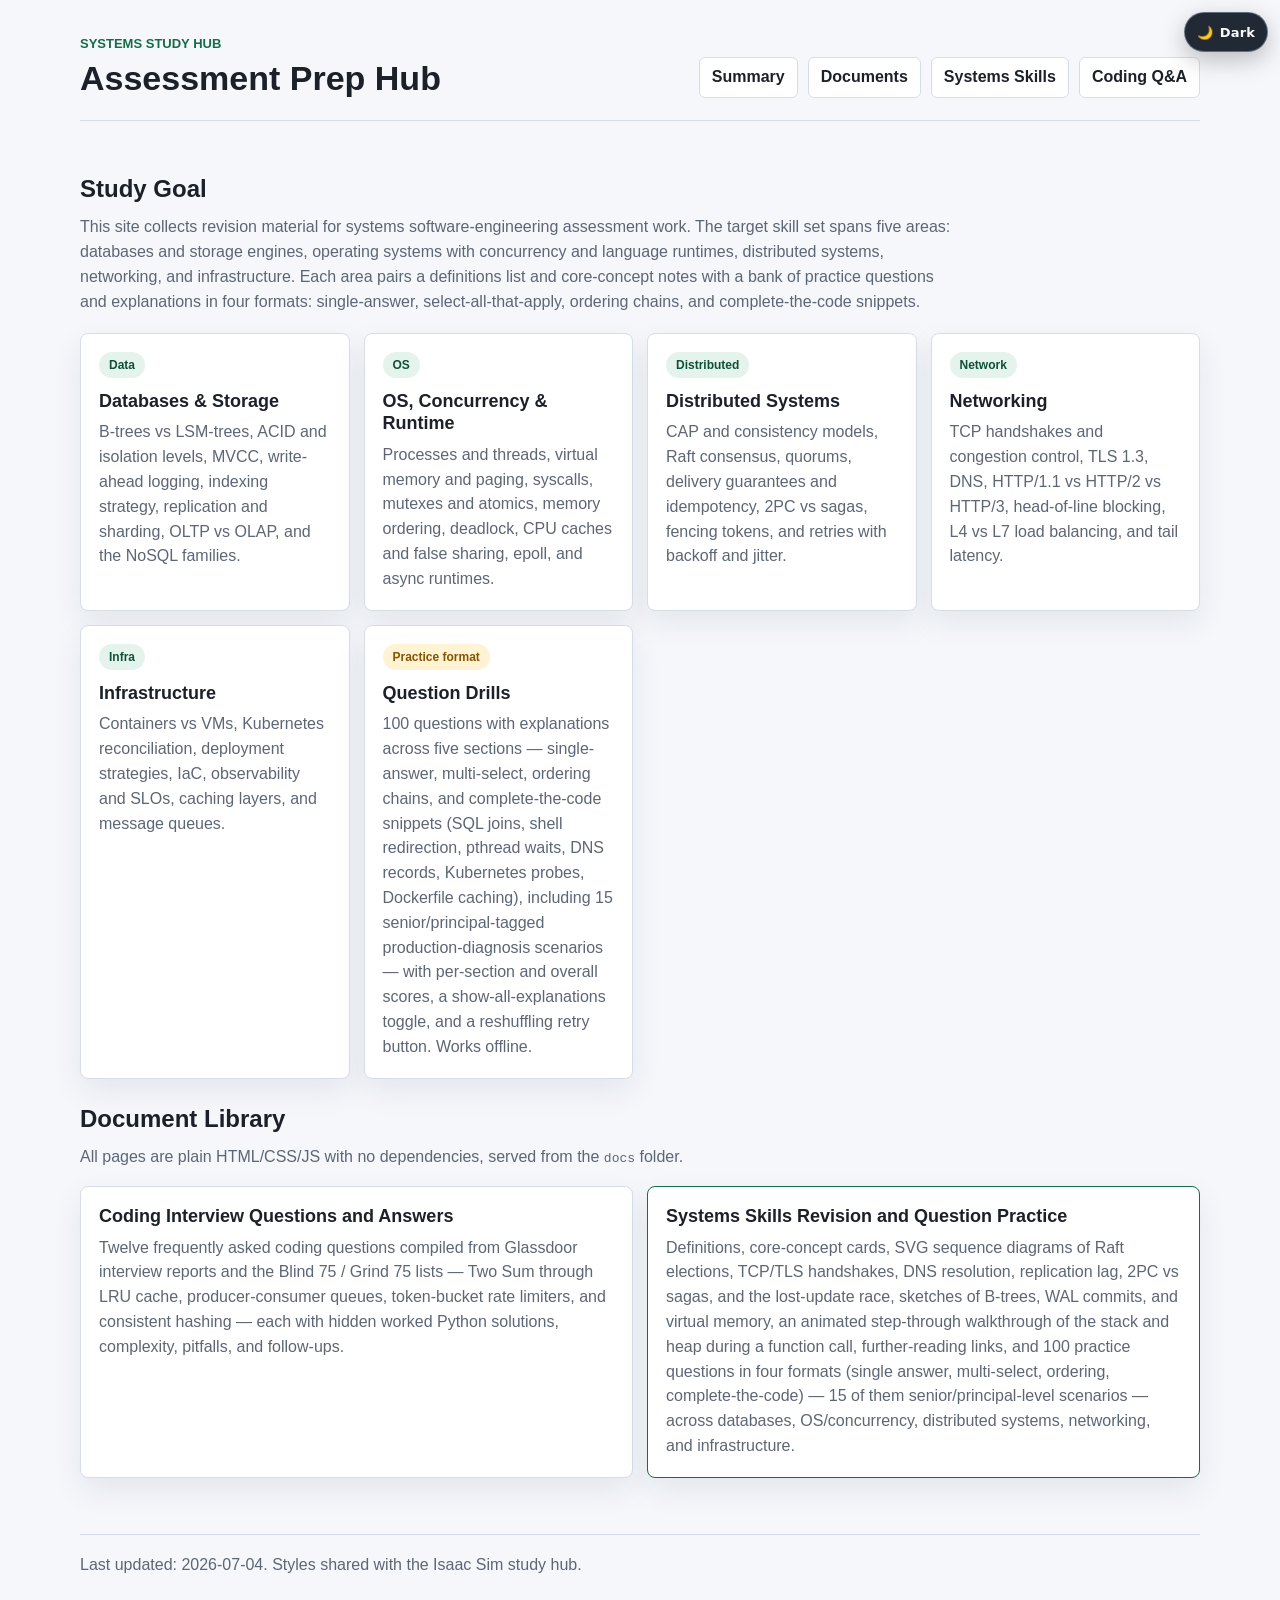
==== docs/index.html @ 2efa67b2 "Add theme toggle to study hub" ====
<!doctype html>
<html lang="en">
<head>
  <meta charset="utf-8">
  <meta name="viewport" content="width=device-width, initial-scale=1">
  <meta name="description" content="Study hub for systems assessment preparation: databases and storage, OS/concurrency/runtime, distributed systems, networking, and infrastructure.">
  <title>Systems Study Hub</title>
  <link rel="stylesheet" href="styles.css">
</head>
<body>
  <header class="topbar">
    <div>
      <p class="eyebrow">Systems study hub</p>
      <h1>Assessment Prep Hub</h1>
    </div>
    <nav aria-label="Site navigation">
      <a href="#summary">Summary</a>
      <a href="#documents">Documents</a>
      <a href="systems-skills.html">Systems Skills</a>
      <a href="coding-questions.html">Coding Q&amp;A</a>
    </nav>
  </header>

  <main>
    <section id="summary" class="section">
      <div class="intro">
        <h2>Study Goal</h2>
        <p>
          This site collects revision material for systems software-engineering assessment work. The target
          skill set spans five areas: databases and storage engines, operating systems with concurrency and
          language runtimes, distributed systems, networking, and infrastructure. Each area pairs a
          definitions list and core-concept notes with a bank of practice questions and explanations in
          four formats: single-answer, select-all-that-apply, ordering chains, and complete-the-code snippets.
        </p>
      </div>

      <div class="quick-grid">
        <article class="mini-card">
          <span class="status good">Data</span>
          <h3>Databases &amp; Storage</h3>
          <p>B-trees vs LSM-trees, ACID and isolation levels, MVCC, write-ahead logging, indexing strategy, replication and sharding, OLTP vs OLAP, and the NoSQL families.</p>
        </article>
        <article class="mini-card">
          <span class="status good">OS</span>
          <h3>OS, Concurrency &amp; Runtime</h3>
          <p>Processes and threads, virtual memory and paging, syscalls, mutexes and atomics, memory ordering, deadlock, CPU caches and false sharing, epoll, and async runtimes.</p>
        </article>
        <article class="mini-card">
          <span class="status good">Distributed</span>
          <h3>Distributed Systems</h3>
          <p>CAP and consistency models, Raft consensus, quorums, delivery guarantees and idempotency, 2PC vs sagas, fencing tokens, and retries with backoff and jitter.</p>
        </article>
        <article class="mini-card">
          <span class="status good">Network</span>
          <h3>Networking</h3>
          <p>TCP handshakes and congestion control, TLS 1.3, DNS, HTTP/1.1 vs HTTP/2 vs HTTP/3, head-of-line blocking, L4 vs L7 load balancing, and tail latency.</p>
        </article>
        <article class="mini-card">
          <span class="status good">Infra</span>
          <h3>Infrastructure</h3>
          <p>Containers vs VMs, Kubernetes reconciliation, deployment strategies, IaC, observability and SLOs, caching layers, and message queues.</p>
        </article>
        <article class="mini-card">
          <span class="status warning">Practice format</span>
          <h3>Question Drills</h3>
          <p>100 questions with explanations across five sections — single-answer, multi-select, ordering chains, and complete-the-code snippets (SQL joins, shell redirection, pthread waits, DNS records, Kubernetes probes, Dockerfile caching), including 15 senior/principal-tagged production-diagnosis scenarios — with per-section and overall scores, a show-all-explanations toggle, and a reshuffling retry button. Works offline.</p>
        </article>
      </div>
    </section>

    <section id="documents" class="section">
      <h2>Document Library</h2>
      <p class="section-note">
        All pages are plain HTML/CSS/JS with no dependencies, served from the <code>docs</code> folder.
      </p>

      <div class="doc-grid">
        <a class="doc-link" href="coding-questions.html">
          <strong>Coding Interview Questions and Answers</strong>
          <span>Twelve frequently asked coding questions compiled from Glassdoor interview reports and the Blind 75 / Grind 75 lists — Two Sum through LRU cache, producer-consumer queues, token-bucket rate limiters, and consistent hashing — each with hidden worked Python solutions, complexity, pitfalls, and follow-ups.</span>
        </a>
        <a class="doc-link featured" href="systems-skills.html">
          <strong>Systems Skills Revision and Question Practice</strong>
          <span>Definitions, core-concept cards, SVG sequence diagrams of Raft elections, TCP/TLS handshakes, DNS resolution, replication lag, 2PC vs sagas, and the lost-update race, sketches of B-trees, WAL commits, and virtual memory, an animated step-through walkthrough of the stack and heap during a function call, further-reading links, and 100 practice questions in four formats (single answer, multi-select, ordering, complete-the-code) — 15 of them senior/principal-level scenarios — across databases, OS/concurrency, distributed systems, networking, and infrastructure.</span>
        </a>
      </div>
    </section>
  </main>

  <footer>
    <p>Last updated: 2026-07-04. Styles shared with the Isaac Sim study hub.</p>
  </footer>
  <script src="./theme-toggle.js"></script>
</body>
</html>
---- docs/styles.css ----
:root {
  color-scheme: light dark;
  --bg: #f5f7fb;
  --panel: #ffffff;
  --text: #1b2029;
  --muted: #5d6675;
  --line: #d7dde8;
  --accent: #166c49;
  --accent-strong: #0f5136;
  --accent-soft: #e5f3ed;
  --warn: #835500;
  --warn-soft: #fff3d4;
  --shadow: 0 12px 30px rgba(26, 34, 48, 0.08);
}

@media (prefers-color-scheme: dark) {
  :root {
    --bg: #12161d;
    --panel: #1d2430;
    --text: #edf2f7;
    --muted: #b5bfcb;
    --line: #333c4b;
    --accent: #7ad6a2;
    --accent-strong: #a5e8c0;
    --accent-soft: #173626;
    --warn: #f1ca71;
    --warn-soft: #392a12;
    --shadow: none;
  }
}

* {
  box-sizing: border-box;
}

body {
  margin: 0;
  background: var(--bg);
  color: var(--text);
  font-family: Arial, Helvetica, sans-serif;
  line-height: 1.55;
}

a {
  color: var(--accent);
  text-decoration-thickness: 1px;
  text-underline-offset: 3px;
}

.topbar {
  display: flex;
  align-items: flex-end;
  justify-content: space-between;
  gap: 24px;
  width: min(1120px, calc(100% - 32px));
  margin: 0 auto;
  padding: 34px 0 22px;
  border-bottom: 1px solid var(--line);
}

.eyebrow {
  margin: 0 0 6px;
  color: var(--accent);
  font-size: 13px;
  font-weight: 700;
  letter-spacing: 0;
  text-transform: uppercase;
}

h1,
h2,
h3,
p {
  margin-top: 0;
}

h1 {
  margin-bottom: 0;
  font-size: 34px;
  line-height: 1.1;
}

h2 {
  margin-bottom: 12px;
  font-size: 24px;
  line-height: 1.2;
}

h3 {
  margin-bottom: 8px;
  font-size: 18px;
  line-height: 1.25;
}

nav {
  display: flex;
  flex-wrap: wrap;
  justify-content: flex-end;
  gap: 10px;
}

nav a,
.button {
  display: inline-flex;
  align-items: center;
  min-height: 38px;
  border: 1px solid var(--line);
  border-radius: 6px;
  padding: 7px 12px;
  background: var(--panel);
  color: var(--text);
  font-weight: 700;
  text-decoration: none;
}

main {
  width: min(1120px, calc(100% - 32px));
  margin: 0 auto;
  padding: 28px 0 56px;
}

.section {
  margin-top: 26px;
}

.intro {
  max-width: 880px;
  margin-bottom: 18px;
}

.intro p,
.section-note {
  color: var(--muted);
}

.quick-grid {
  display: grid;
  grid-template-columns: repeat(auto-fit, minmax(230px, 1fr));
  gap: 14px;
}

.mini-card,
.course,
.doc-link {
  background: var(--panel);
  border: 1px solid var(--line);
  border-radius: 8px;
  box-shadow: var(--shadow);
}

.mini-card {
  padding: 18px;
}

.mini-card p,
.course p {
  margin-bottom: 0;
  color: var(--muted);
}

.status {
  display: inline-flex;
  align-items: center;
  min-height: 26px;
  border-radius: 999px;
  padding: 3px 10px;
  margin-bottom: 12px;
  font-size: 12px;
  font-weight: 700;
}

.status.good {
  background: var(--accent-soft);
  color: var(--accent-strong);
}

.status.warning {
  background: var(--warn-soft);
  color: var(--warn);
}

.table-wrap {
  overflow-x: auto;
  border: 1px solid var(--line);
  border-radius: 8px;
  background: var(--panel);
}

table {
  width: 100%;
  min-width: 780px;
  border-collapse: collapse;
}

th,
td {
  padding: 14px;
  border-bottom: 1px solid var(--line);
  text-align: left;
  vertical-align: top;
}

th {
  background: color-mix(in srgb, var(--panel) 88%, var(--accent-soft));
  font-size: 13px;
  text-transform: uppercase;
  letter-spacing: 0;
}

tr:last-child td {
  border-bottom: 0;
}

.actions {
  display: flex;
  flex-wrap: wrap;
  gap: 10px;
  margin-top: 14px;
}

.button {
  background: var(--accent);
  color: #ffffff;
  border-color: var(--accent);
}

.button.secondary {
  background: var(--panel);
  color: var(--text);
  border-color: var(--line);
}

.course {
  padding: 18px;
  margin-bottom: 14px;
}

.doc-grid {
  display: grid;
  grid-template-columns: repeat(auto-fit, minmax(260px, 1fr));
  gap: 14px;
}

.doc-link {
  display: flex;
  flex-direction: column;
  gap: 8px;
  min-height: 136px;
  padding: 18px;
  color: var(--text);
  text-decoration: none;
}

.doc-link strong {
  font-size: 18px;
  line-height: 1.25;
}

.doc-link span {
  color: var(--muted);
}

.doc-link.featured {
  border-color: var(--accent);
}

.split {
  display: grid;
  grid-template-columns: minmax(0, 1.3fr) minmax(260px, 0.7fr);
  gap: 18px;
}

.split article {
  background: var(--panel);
  border: 1px solid var(--line);
  border-radius: 8px;
  padding: 18px;
}

.timeline,
.checklist {
  margin: 0;
  padding-left: 22px;
}

.timeline li,
.checklist li {
  margin-bottom: 8px;
}

.sources,
.link-list {
  display: flex;
  flex-wrap: wrap;
  gap: 10px;
  margin-top: 14px;
}

.sources a,
.link-list a {
  display: inline-flex;
  align-items: center;
  min-height: 34px;
  border: 1px solid var(--line);
  border-radius: 6px;
  padding: 6px 10px;
  background: var(--panel);
  text-decoration: none;
}

footer {
  width: min(1120px, calc(100% - 32px));
  margin: 0 auto;
  padding: 18px 0 34px;
  color: var(--muted);
  border-top: 1px solid var(--line);
}

footer p {
  margin-bottom: 0;
}

@media (max-width: 760px) {
  .topbar {
    align-items: flex-start;
    flex-direction: column;
  }

  nav {
    justify-content: flex-start;
  }

  .split {
    grid-template-columns: 1fr;
  }

  h1 {
    font-size: 30px;
  }
}
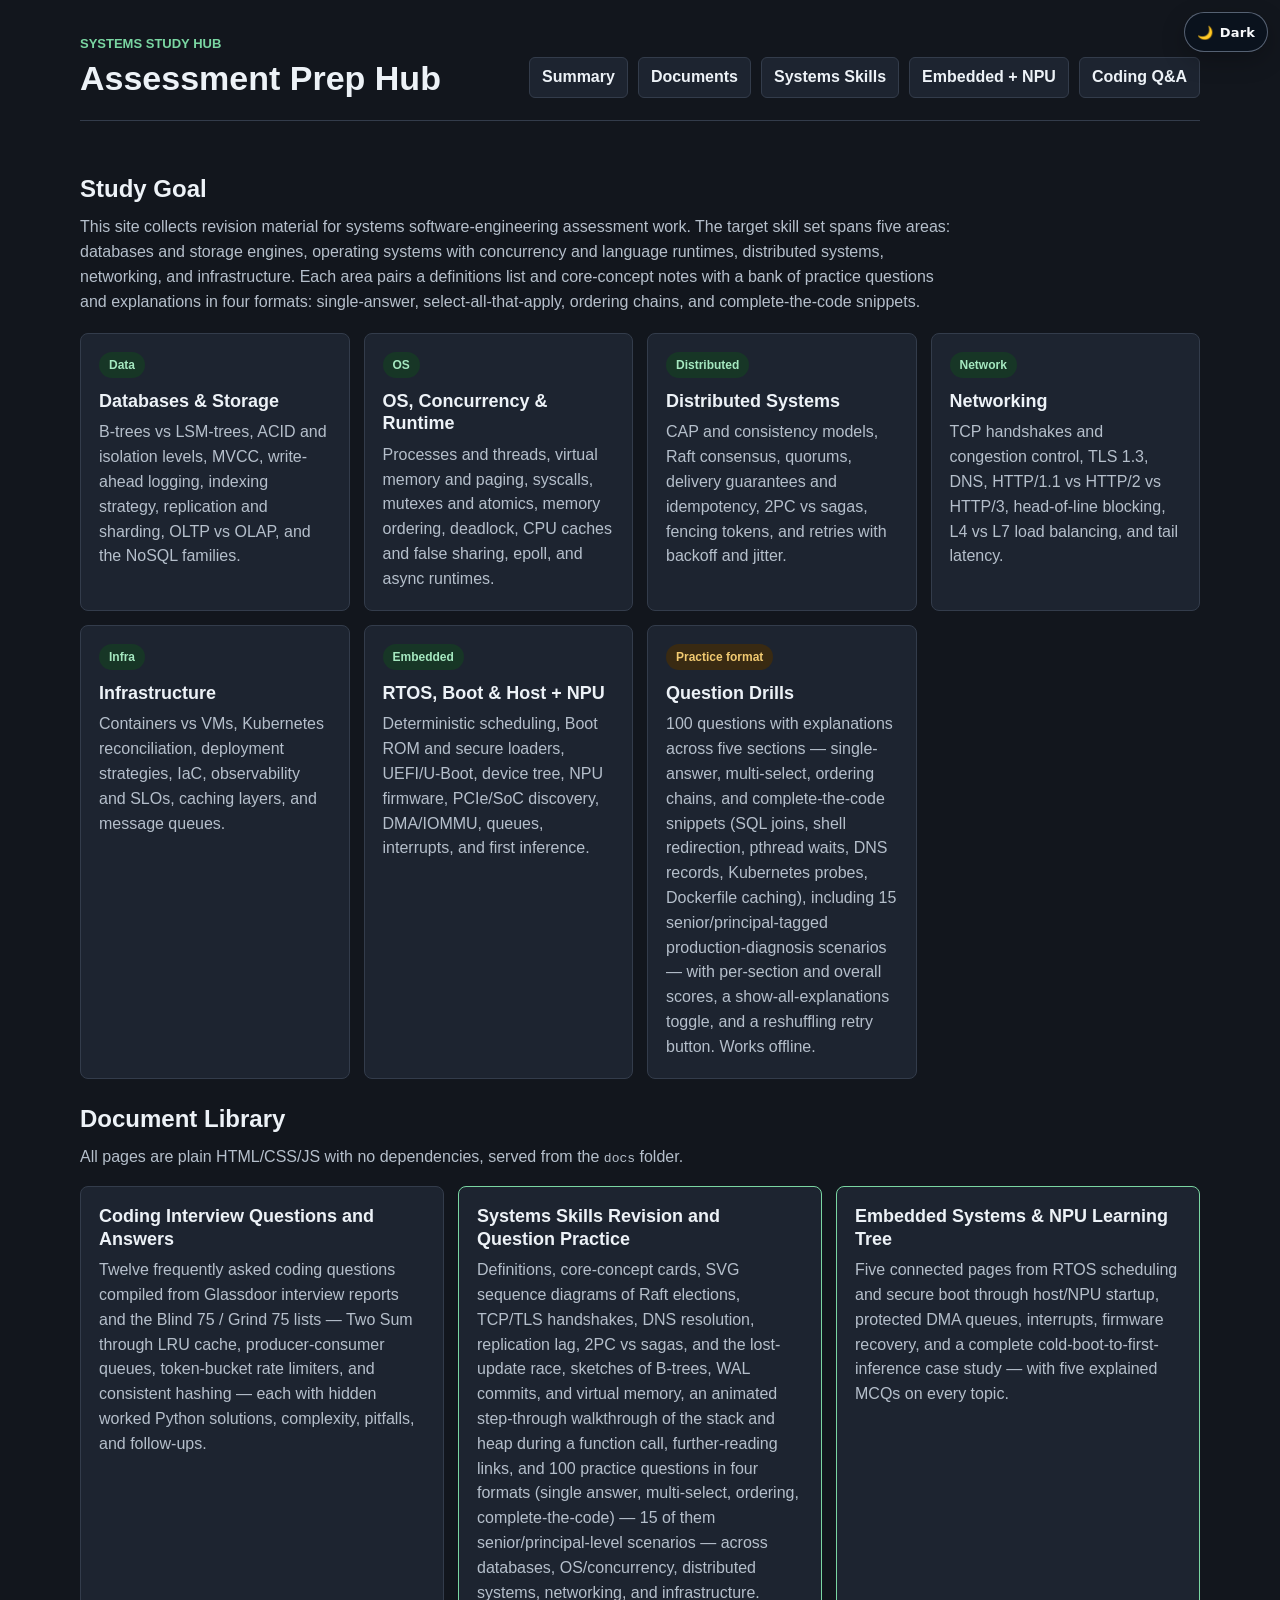
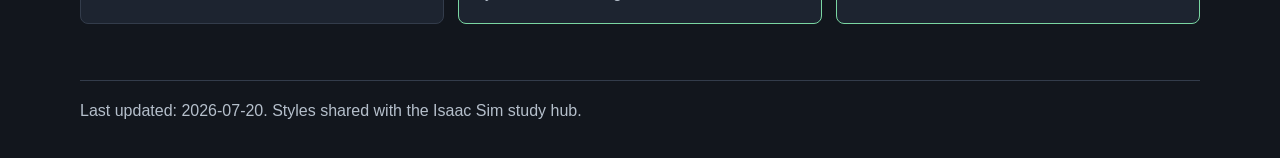
==== commit 2259b9e6: "Add embedded systems and NPU learning tree" ====
--- a/docs/index.html
+++ b/docs/index.html
@@ -3,7 +3,7 @@
 <head>
   <meta charset="utf-8">
   <meta name="viewport" content="width=device-width, initial-scale=1">
-  <meta name="description" content="Study hub for systems assessment preparation: databases and storage, OS/concurrency/runtime, distributed systems, networking, and infrastructure.">
+  <meta name="description" content="Study hub for systems assessment preparation: databases, OS/concurrency, distributed systems, networking, infrastructure, RTOS, secure boot, and host + NPU systems.">
   <title>Systems Study Hub</title>
   <link rel="stylesheet" href="styles.css">
 </head>
@@ -17,6 +17,7 @@
       <a href="#summary">Summary</a>
       <a href="#documents">Documents</a>
       <a href="systems-skills.html">Systems Skills</a>
+      <a href="embedded-systems/index.html">Embedded + NPU</a>
       <a href="coding-questions.html">Coding Q&amp;A</a>
     </nav>
   </header>
@@ -61,6 +62,11 @@
           <p>Containers vs VMs, Kubernetes reconciliation, deployment strategies, IaC, observability and SLOs, caching layers, and message queues.</p>
         </article>
         <article class="mini-card">
+          <span class="status good">Embedded</span>
+          <h3>RTOS, Boot &amp; Host + NPU</h3>
+          <p>Deterministic scheduling, Boot ROM and secure loaders, UEFI/U-Boot, device tree, NPU firmware, PCIe/SoC discovery, DMA/IOMMU, queues, interrupts, and first inference.</p>
+        </article>
+        <article class="mini-card">
           <span class="status warning">Practice format</span>
           <h3>Question Drills</h3>
           <p>100 questions with explanations across five sections — single-answer, multi-select, ordering chains, and complete-the-code snippets (SQL joins, shell redirection, pthread waits, DNS records, Kubernetes probes, Dockerfile caching), including 15 senior/principal-tagged production-diagnosis scenarios — with per-section and overall scores, a show-all-explanations toggle, and a reshuffling retry button. Works offline.</p>
@@ -83,12 +89,16 @@
           <strong>Systems Skills Revision and Question Practice</strong>
           <span>Definitions, core-concept cards, SVG sequence diagrams of Raft elections, TCP/TLS handshakes, DNS resolution, replication lag, 2PC vs sagas, and the lost-update race, sketches of B-trees, WAL commits, and virtual memory, an animated step-through walkthrough of the stack and heap during a function call, further-reading links, and 100 practice questions in four formats (single answer, multi-select, ordering, complete-the-code) — 15 of them senior/principal-level scenarios — across databases, OS/concurrency, distributed systems, networking, and infrastructure.</span>
         </a>
+        <a class="doc-link featured" href="embedded-systems/index.html">
+          <strong>Embedded Systems &amp; NPU Learning Tree</strong>
+          <span>Five connected pages from RTOS scheduling and secure boot through host/NPU startup, protected DMA queues, interrupts, firmware recovery, and a complete cold-boot-to-first-inference case study — with five explained MCQs on every topic.</span>
+        </a>
       </div>
     </section>
   </main>
 
   <footer>
-    <p>Last updated: 2026-07-04. Styles shared with the Isaac Sim study hub.</p>
+    <p>Last updated: 2026-07-20. Styles shared with the Isaac Sim study hub.</p>
   </footer>
   <script src="./theme-toggle.js"></script>
 </body>
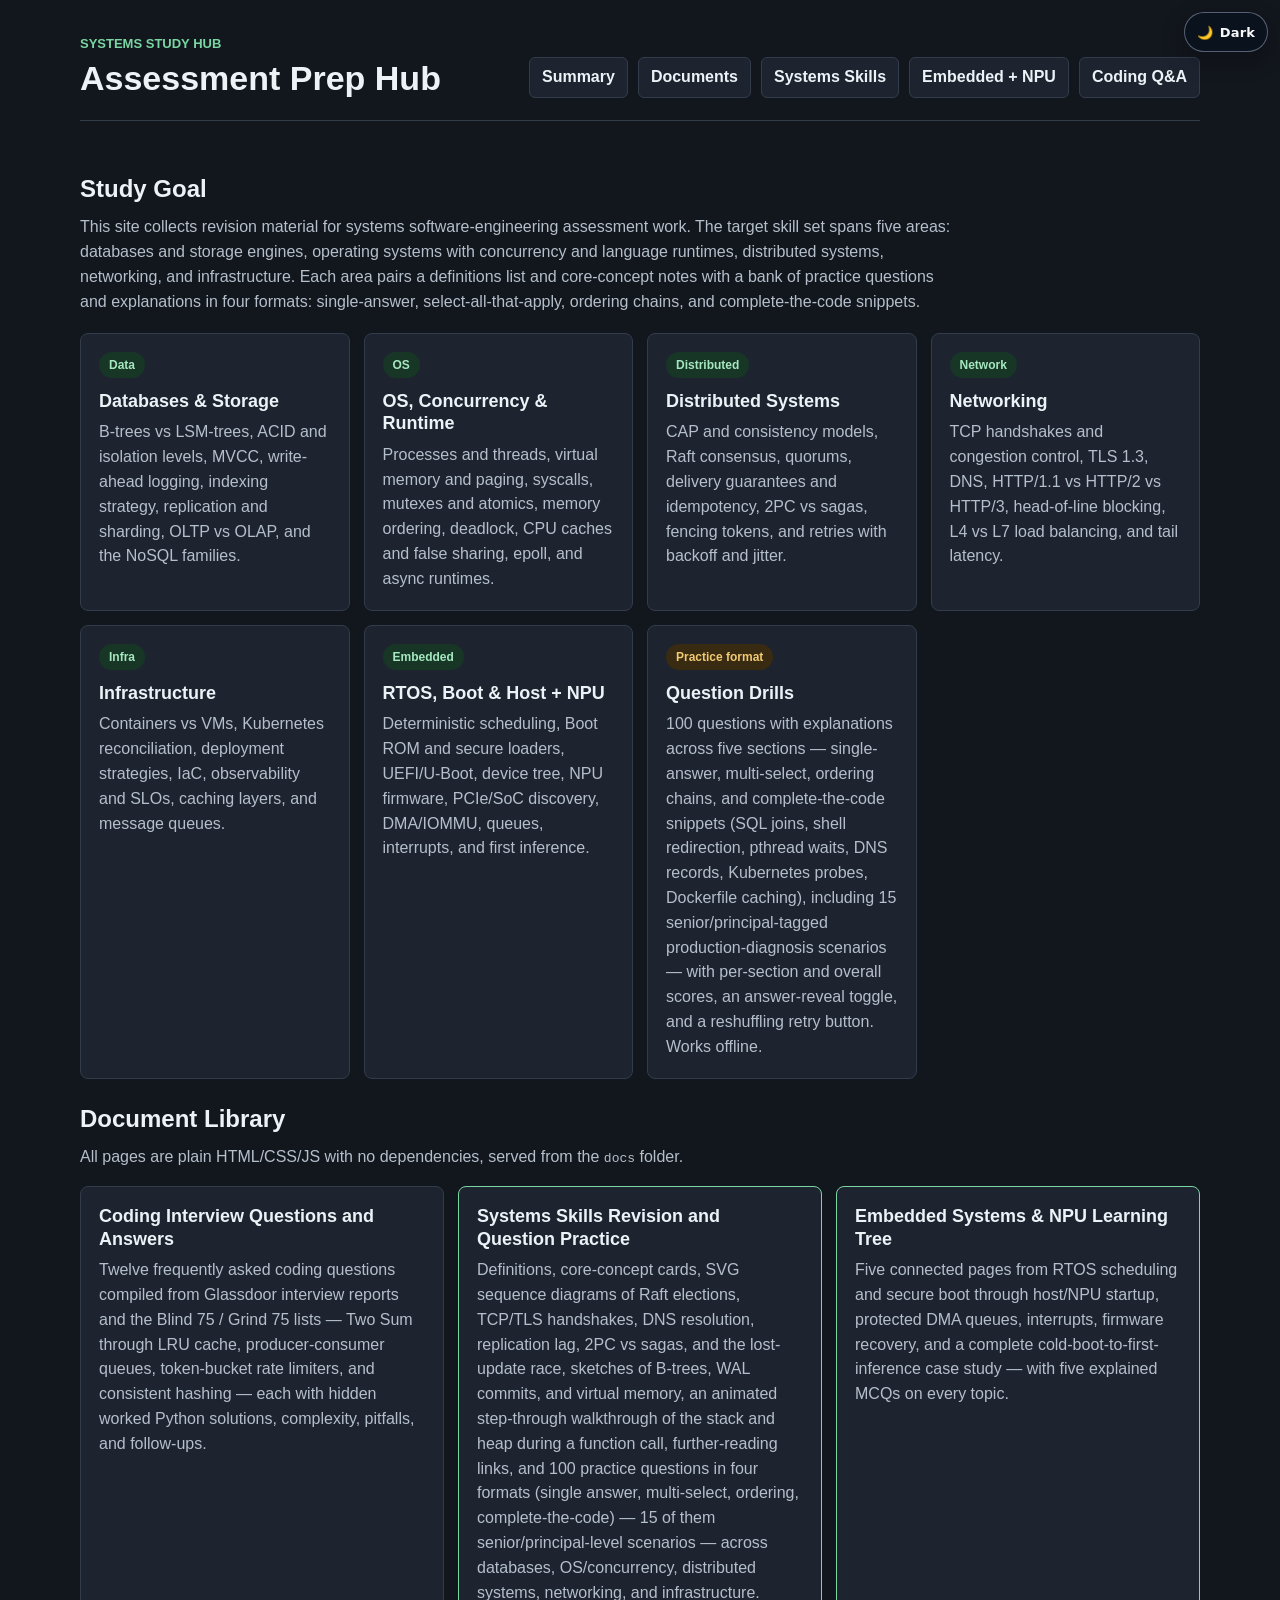
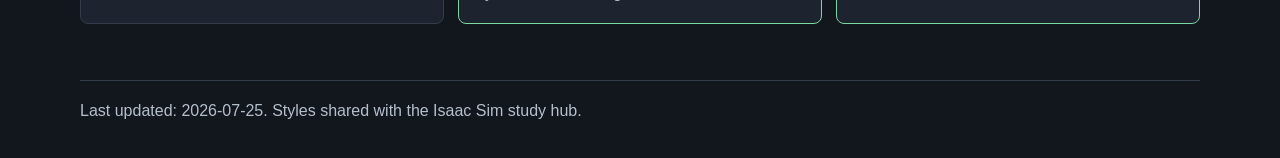
==== commit 75fb54de: "Fix site logic and validation" ====
--- a/docs/index.html
+++ b/docs/index.html
@@ -8,6 +8,7 @@
   <link rel="stylesheet" href="styles.css">
 </head>
 <body>
+  <a class="skip-link" href="#main">Skip to content</a>
   <header class="topbar">
     <div>
       <p class="eyebrow">Systems study hub</p>
@@ -22,7 +23,7 @@
     </nav>
   </header>
 
-  <main>
+  <main id="main">
     <section id="summary" class="section">
       <div class="intro">
         <h2>Study Goal</h2>
@@ -69,7 +70,7 @@
         <article class="mini-card">
           <span class="status warning">Practice format</span>
           <h3>Question Drills</h3>
-          <p>100 questions with explanations across five sections — single-answer, multi-select, ordering chains, and complete-the-code snippets (SQL joins, shell redirection, pthread waits, DNS records, Kubernetes probes, Dockerfile caching), including 15 senior/principal-tagged production-diagnosis scenarios — with per-section and overall scores, a show-all-explanations toggle, and a reshuffling retry button. Works offline.</p>
+          <p>100 questions with explanations across five sections — single-answer, multi-select, ordering chains, and complete-the-code snippets (SQL joins, shell redirection, pthread waits, DNS records, Kubernetes probes, Dockerfile caching), including 15 senior/principal-tagged production-diagnosis scenarios — with per-section and overall scores, an answer-reveal toggle, and a reshuffling retry button. Works offline.</p>
         </article>
       </div>
     </section>
@@ -98,7 +99,7 @@
   </main>
 
   <footer>
-    <p>Last updated: 2026-07-20. Styles shared with the Isaac Sim study hub.</p>
+    <p>Last updated: 2026-07-25. Styles shared with the Isaac Sim study hub.</p>
   </footer>
   <script src="./theme-toggle.js"></script>
 </body>
--- a/docs/styles.css
+++ b/docs/styles.css
@@ -33,6 +33,28 @@
   box-sizing: border-box;
 }
 
+.skip-link {
+  position: fixed;
+  top: 8px;
+  left: 8px;
+  z-index: 2147483647;
+  padding: 8px 12px;
+  border-radius: 6px;
+  background: var(--accent);
+  color: #ffffff;
+  font-weight: 700;
+  transform: translateY(-150%);
+}
+
+.skip-link:focus {
+  transform: translateY(0);
+}
+
+:where(a, button, input, [tabindex]):focus-visible {
+  outline: 3px solid var(--accent);
+  outline-offset: 3px;
+}
+
 body {
   margin: 0;
   background: var(--bg);
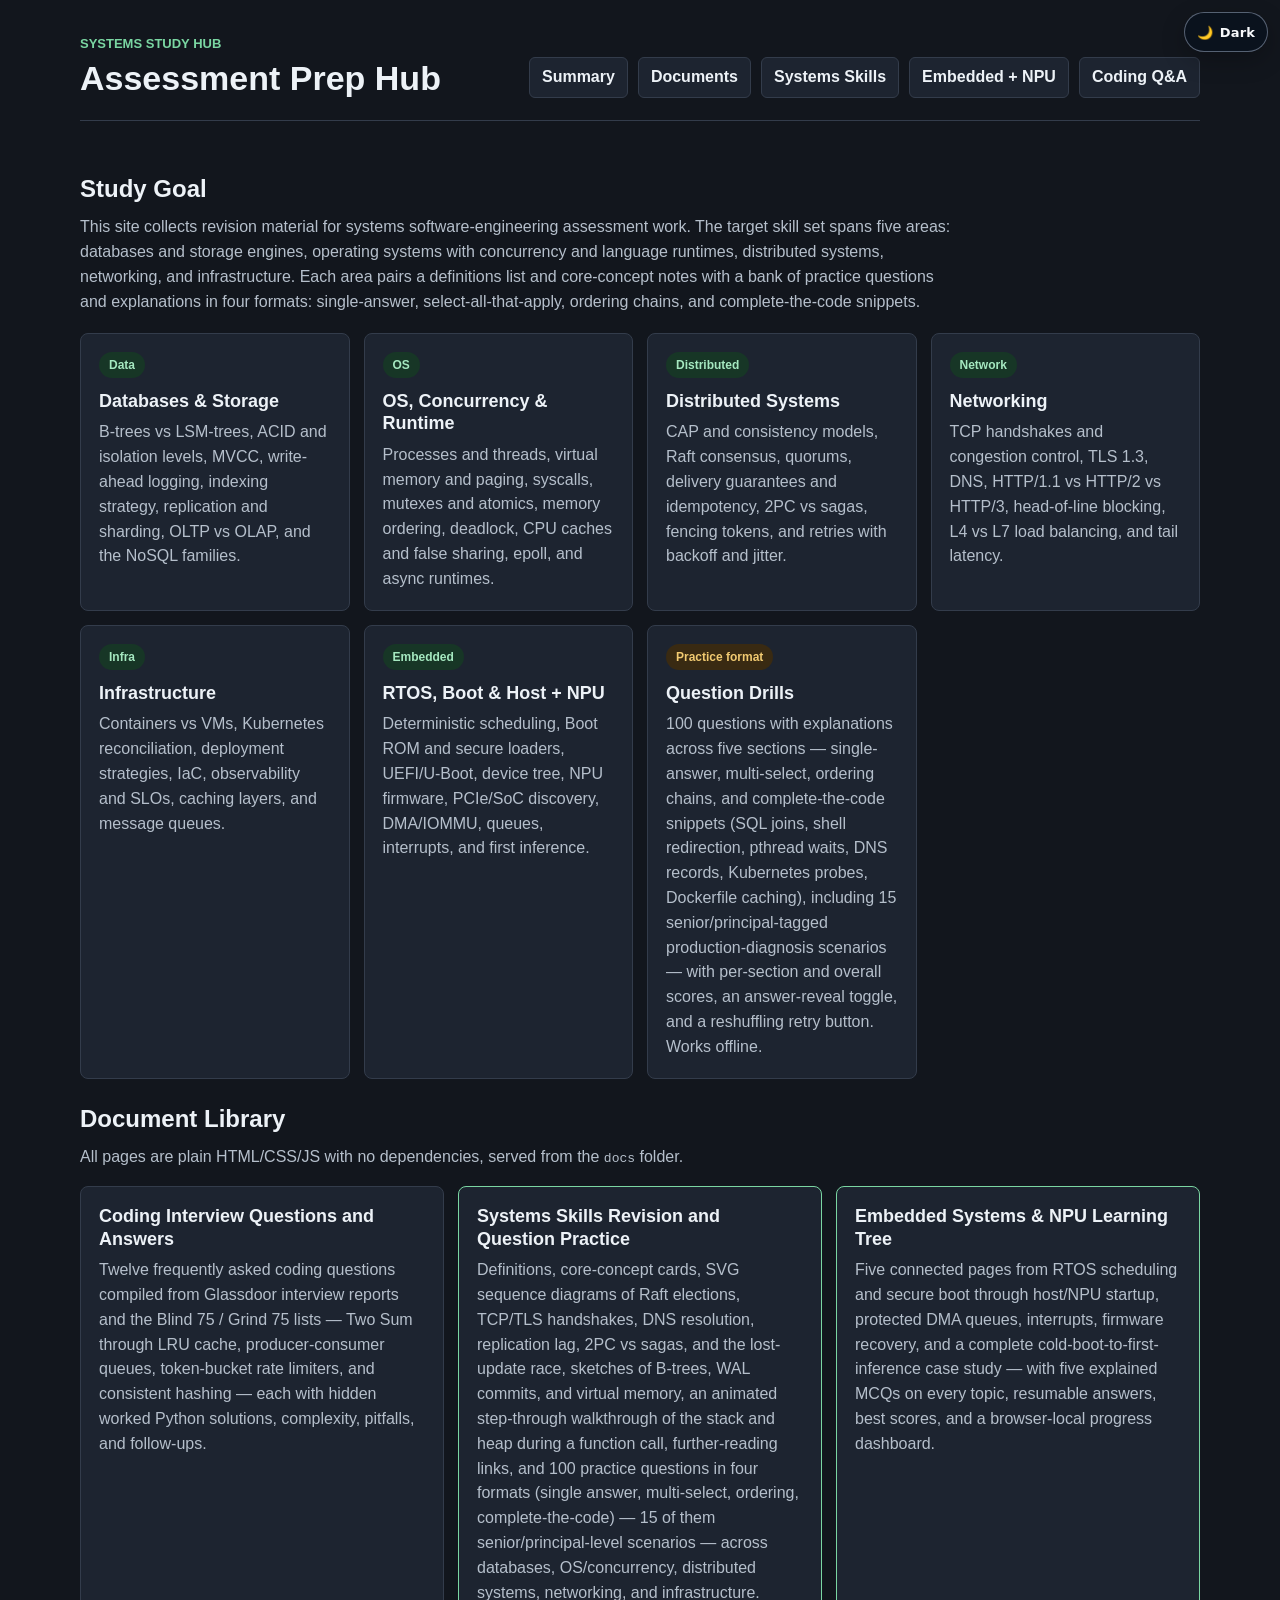
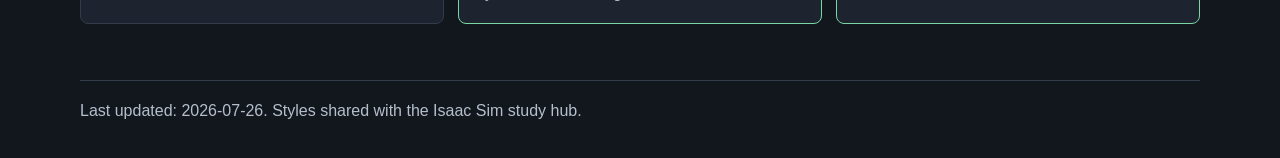
==== commit 5840f882: "Improve embedded learning progress" ====
--- a/docs/index.html
+++ b/docs/index.html
@@ -92,14 +92,14 @@
         </a>
         <a class="doc-link featured" href="embedded-systems/index.html">
           <strong>Embedded Systems &amp; NPU Learning Tree</strong>
-          <span>Five connected pages from RTOS scheduling and secure boot through host/NPU startup, protected DMA queues, interrupts, firmware recovery, and a complete cold-boot-to-first-inference case study — with five explained MCQs on every topic.</span>
+          <span>Five connected pages from RTOS scheduling and secure boot through host/NPU startup, protected DMA queues, interrupts, firmware recovery, and a complete cold-boot-to-first-inference case study — with five explained MCQs on every topic, resumable answers, best scores, and a browser-local progress dashboard.</span>
         </a>
       </div>
     </section>
   </main>
 
   <footer>
-    <p>Last updated: 2026-07-25. Styles shared with the Isaac Sim study hub.</p>
+    <p>Last updated: 2026-07-26. Styles shared with the Isaac Sim study hub.</p>
   </footer>
   <script src="./theme-toggle.js"></script>
 </body>
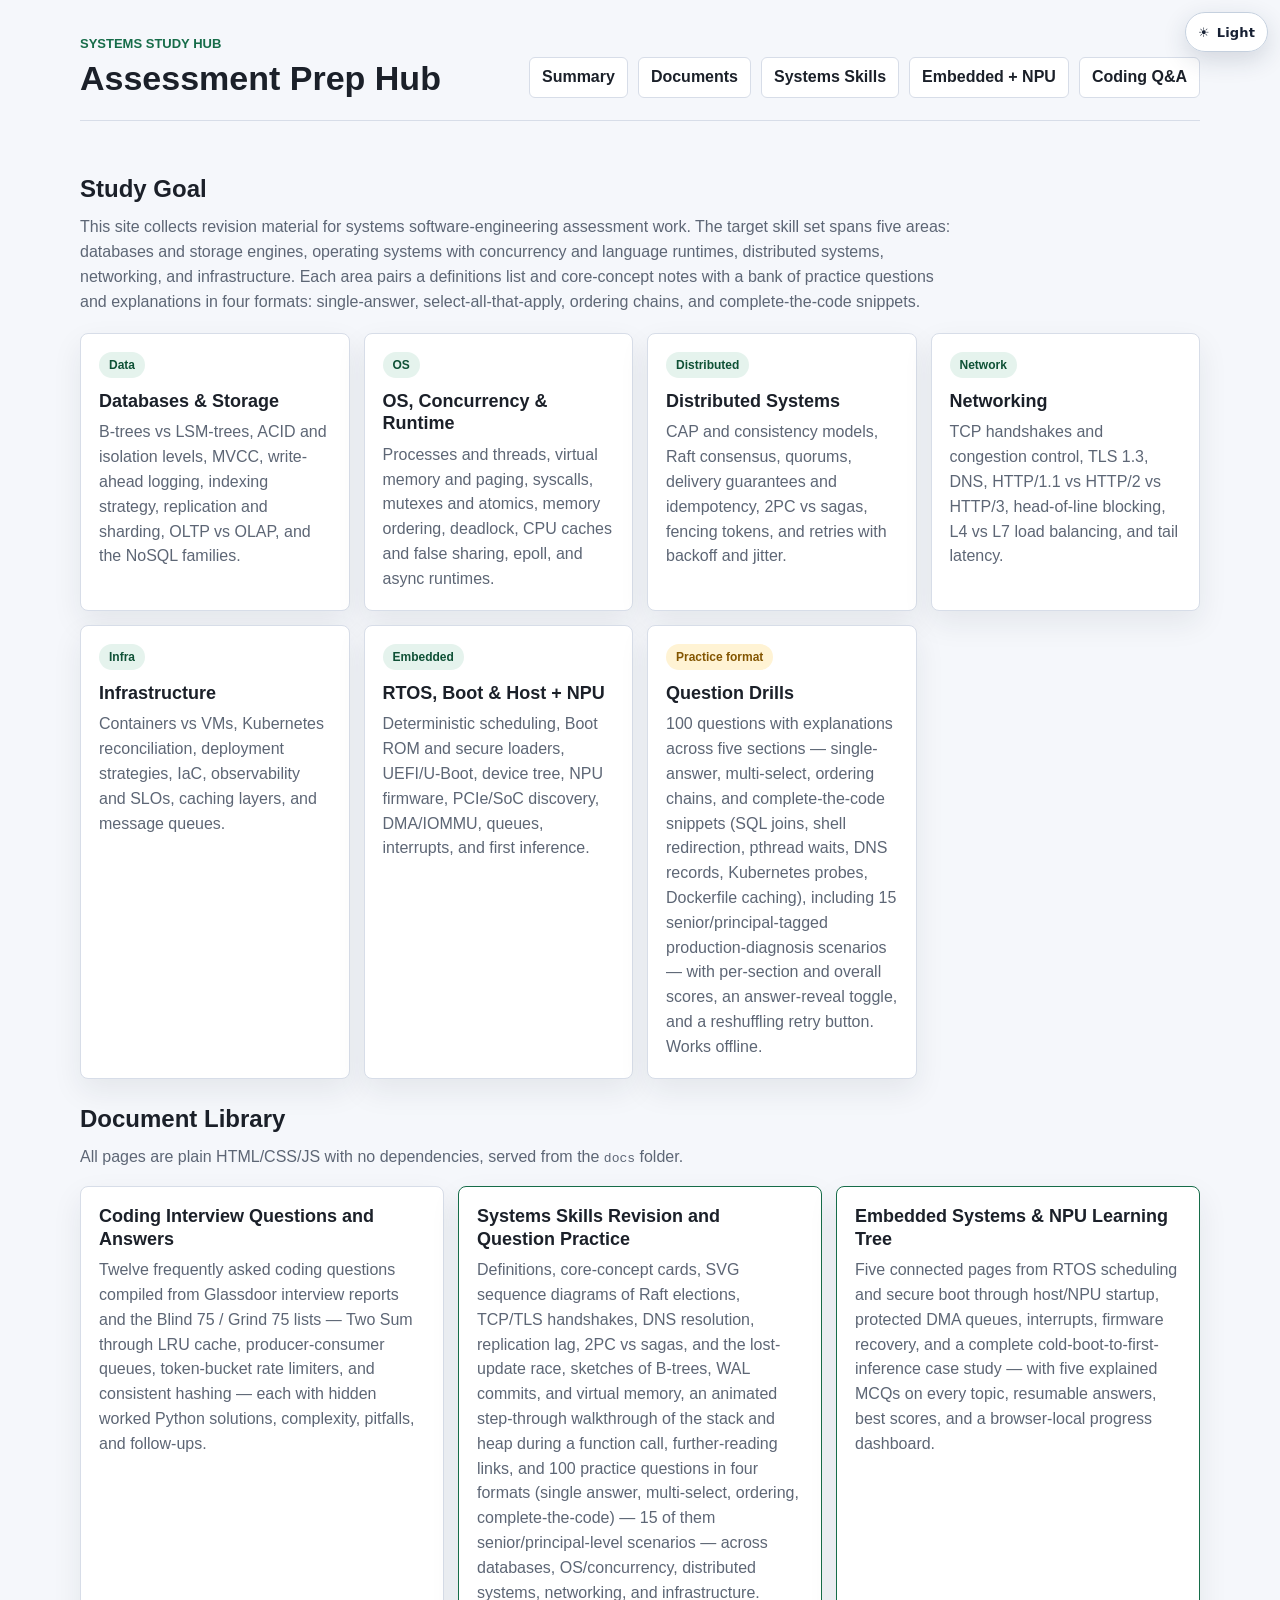
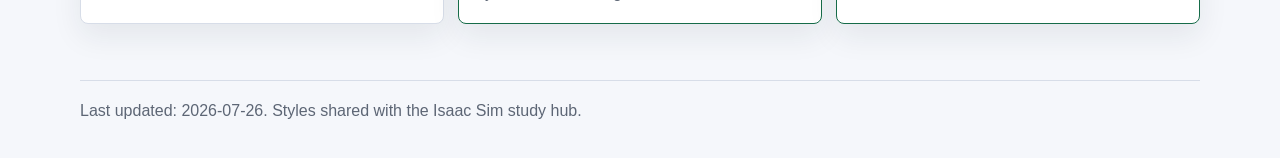
==== commit 1042bddb: "Fix site review findings" ====
--- a/docs/index.html
+++ b/docs/index.html
@@ -6,6 +6,7 @@
   <meta name="description" content="Study hub for systems assessment preparation: databases, OS/concurrency, distributed systems, networking, infrastructure, RTOS, secure boot, and host + NPU systems.">
   <title>Systems Study Hub</title>
   <link rel="stylesheet" href="styles.css">
+  <script src="theme-toggle.js"></script>
 </head>
 <body>
   <a class="skip-link" href="#main">Skip to content</a>
@@ -101,6 +102,5 @@
   <footer>
     <p>Last updated: 2026-07-26. Styles shared with the Isaac Sim study hub.</p>
   </footer>
-  <script src="./theme-toggle.js"></script>
 </body>
 </html>
--- a/docs/styles.css
+++ b/docs/styles.css
@@ -8,6 +8,7 @@
   --accent: #166c49;
   --accent-strong: #0f5136;
   --accent-soft: #e5f3ed;
+  --on-accent: #ffffff;
   --warn: #835500;
   --warn-soft: #fff3d4;
   --shadow: 0 12px 30px rgba(26, 34, 48, 0.08);
@@ -23,10 +24,43 @@
     --accent: #7ad6a2;
     --accent-strong: #a5e8c0;
     --accent-soft: #173626;
+    --on-accent: #12161d;
     --warn: #f1ca71;
     --warn-soft: #392a12;
     --shadow: none;
   }
+}
+
+:root[data-site-theme="dark"] {
+  color-scheme: dark;
+  --bg: #12161d;
+  --panel: #1d2430;
+  --text: #edf2f7;
+  --muted: #b5bfcb;
+  --line: #333c4b;
+  --accent: #7ad6a2;
+  --accent-strong: #a5e8c0;
+  --accent-soft: #173626;
+  --on-accent: #12161d;
+  --warn: #f1ca71;
+  --warn-soft: #392a12;
+  --shadow: none;
+}
+
+:root[data-site-theme="light"] {
+  color-scheme: light;
+  --bg: #f5f7fb;
+  --panel: #ffffff;
+  --text: #1b2029;
+  --muted: #5d6675;
+  --line: #d7dde8;
+  --accent: #166c49;
+  --accent-strong: #0f5136;
+  --accent-soft: #e5f3ed;
+  --on-accent: #ffffff;
+  --warn: #835500;
+  --warn-soft: #fff3d4;
+  --shadow: 0 12px 30px rgba(26, 34, 48, 0.08);
 }
 
 * {
@@ -41,7 +75,7 @@
   padding: 8px 12px;
   border-radius: 6px;
   background: var(--accent);
-  color: #ffffff;
+  color: var(--on-accent);
   font-weight: 700;
   transform: translateY(-150%);
 }
@@ -242,7 +276,7 @@
 
 .button {
   background: var(--accent);
-  color: #ffffff;
+  color: var(--on-accent);
   border-color: var(--accent);
 }
 
@@ -342,6 +376,42 @@
   margin-bottom: 0;
 }
 
+.site-theme-toggle {
+  position: fixed;
+  top: max(12px, env(safe-area-inset-top));
+  right: max(12px, env(safe-area-inset-right));
+  z-index: 2147483647;
+  display: inline-flex;
+  align-items: center;
+  gap: 7px;
+  min-height: 40px;
+  padding: 8px 12px;
+  border: 1px solid rgba(148, 163, 184, 0.55);
+  border-radius: 999px;
+  background: rgba(10, 18, 30, 0.9);
+  color: #f8fafc;
+  font: 700 13px/1 system-ui, sans-serif;
+  letter-spacing: 0.01em;
+  cursor: pointer;
+  box-shadow: 0 8px 24px rgba(0, 0, 0, 0.24);
+  backdrop-filter: blur(12px);
+}
+
+:root[data-site-theme="light"] .site-theme-toggle {
+  background: rgba(255, 255, 255, 0.94);
+  color: #172033;
+  border-color: #c5d0de;
+  box-shadow: 0 8px 24px rgba(30, 48, 74, 0.16);
+}
+
+.site-theme-toggle:hover {
+  transform: translateY(-1px);
+}
+
+.site-theme-toggle:focus-visible {
+  outline-color: #38bdf8;
+}
+
 @media (max-width: 760px) {
   .topbar {
     align-items: flex-start;
@@ -360,3 +430,19 @@
     font-size: 30px;
   }
 }
+
+@media (max-width: 520px) {
+  .site-theme-toggle {
+    padding: 9px;
+  }
+
+  .site-theme-toggle-label {
+    display: none;
+  }
+}
+
+@media print {
+  .site-theme-toggle {
+    display: none !important;
+  }
+}
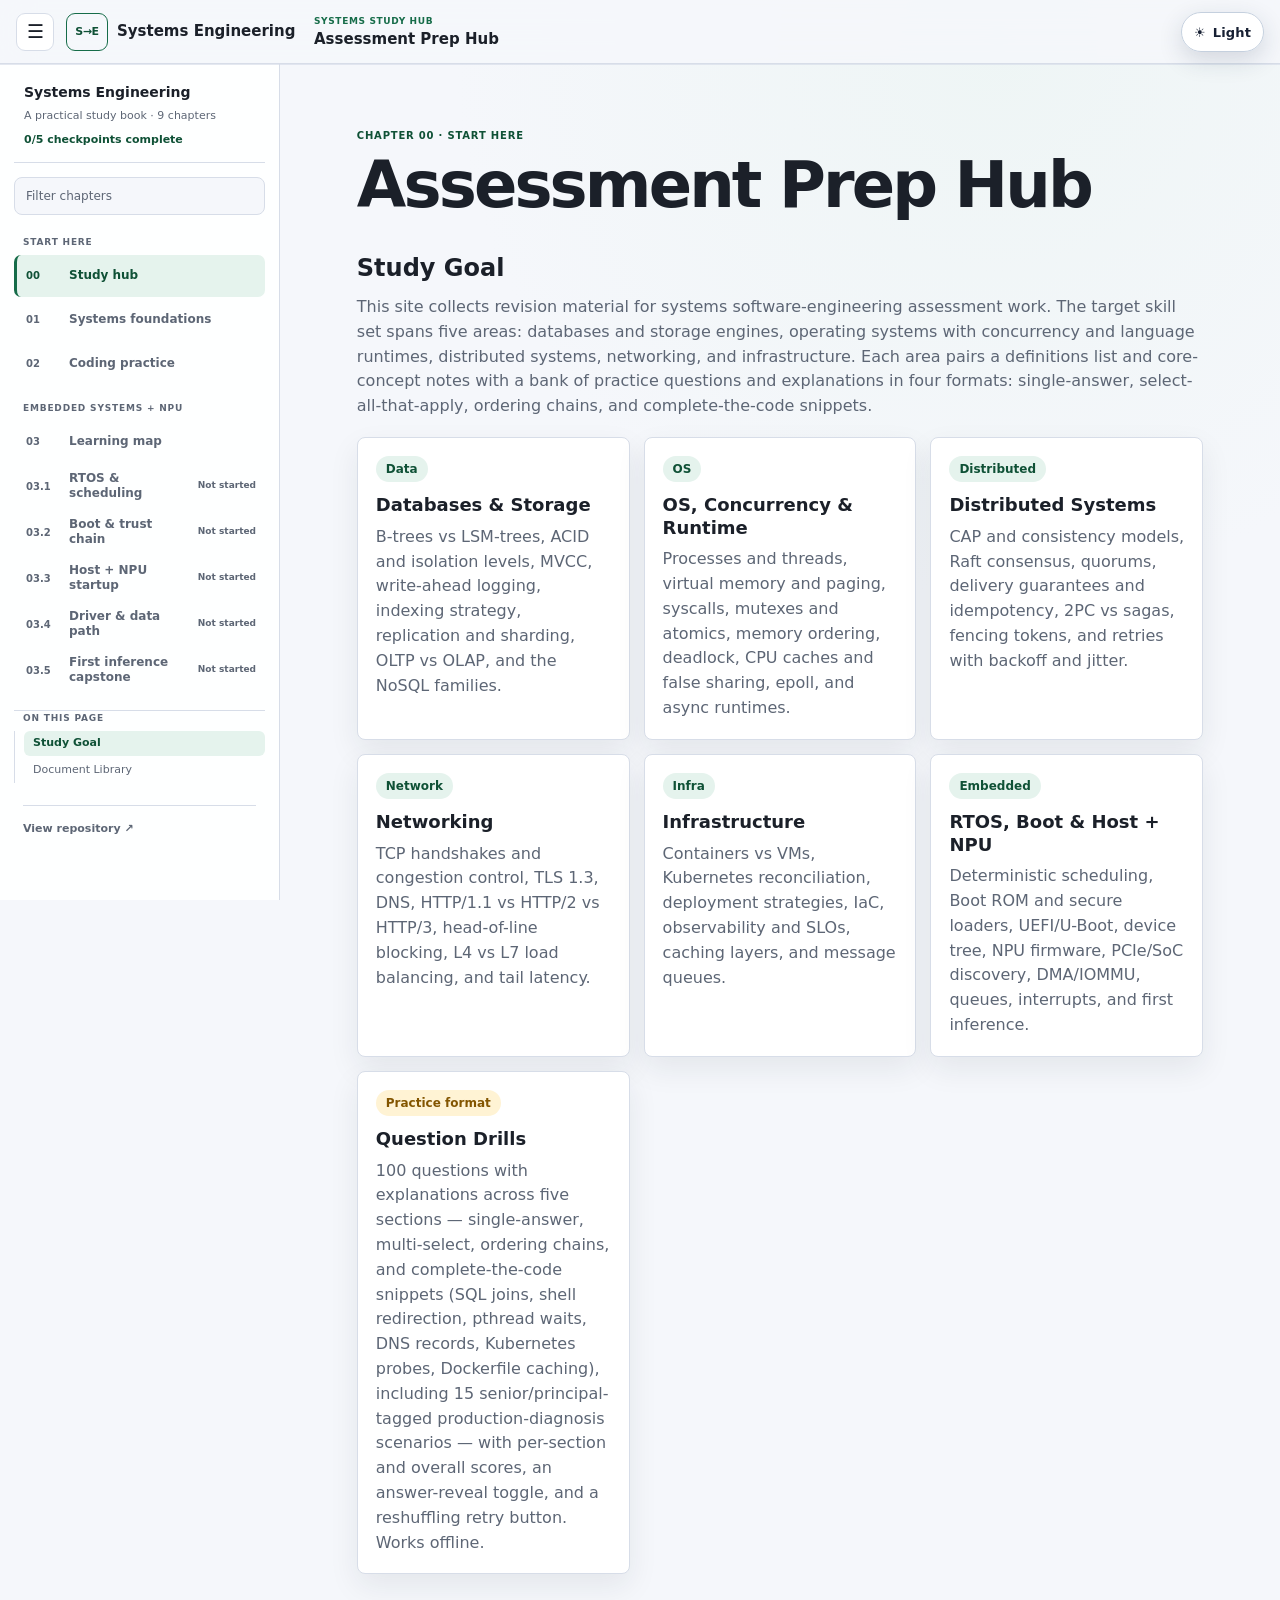
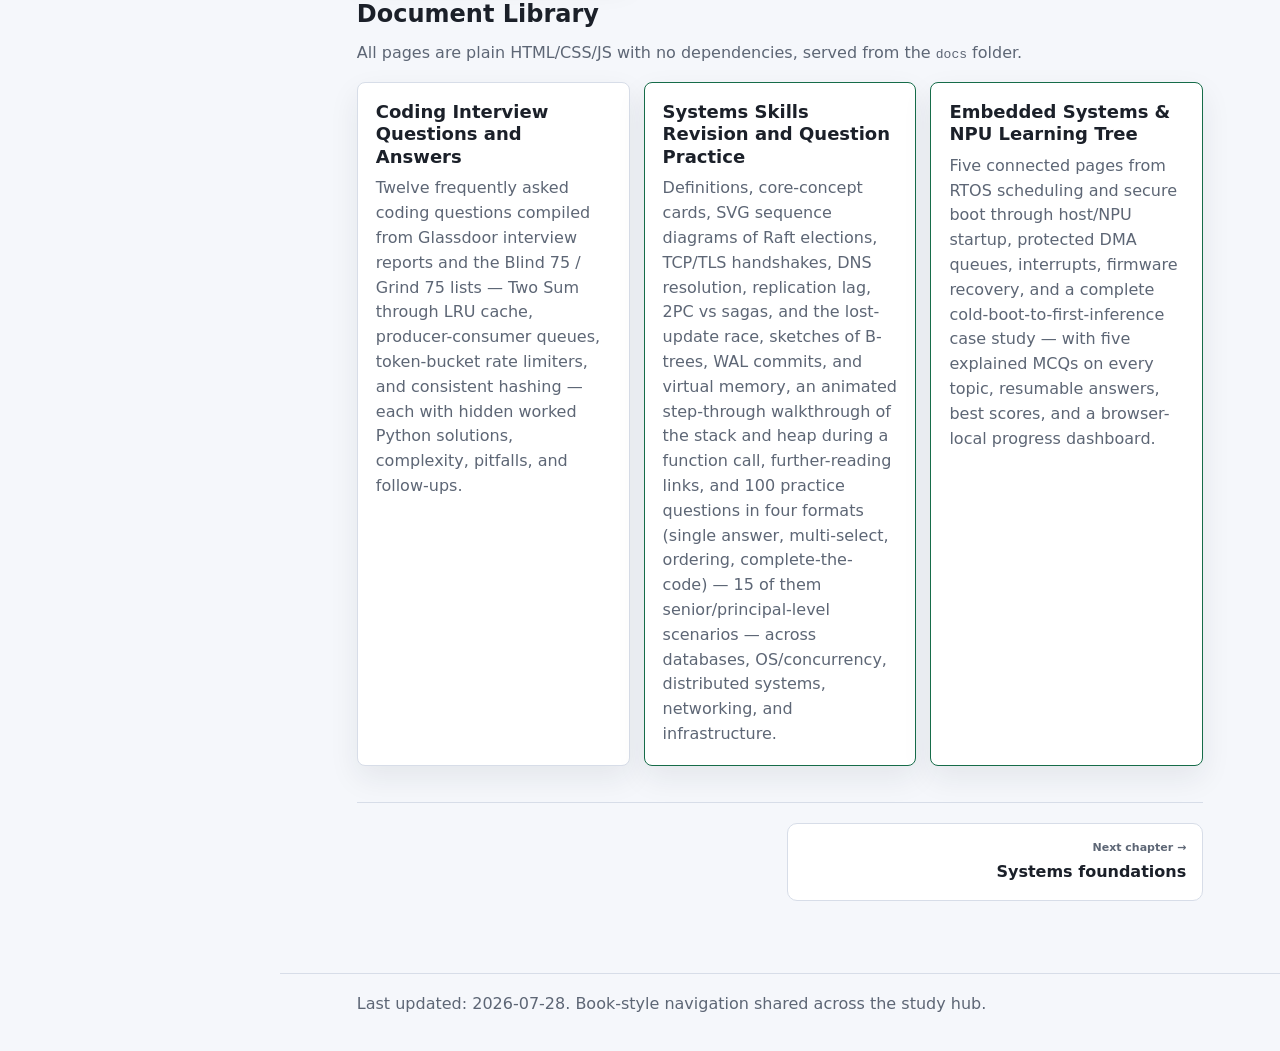
==== commit 2a03fd63: "Adopt book-style chapter navigation" ====
--- a/docs/index.html
+++ b/docs/index.html
@@ -7,6 +7,8 @@
   <title>Systems Study Hub</title>
   <link rel="stylesheet" href="styles.css">
   <script src="theme-toggle.js"></script>
+  <script src="embedded-systems/progress-state.js"></script>
+  <script src="book-shell.js"></script>
 </head>
 <body>
   <a class="skip-link" href="#main">Skip to content</a>
@@ -100,7 +102,7 @@
   </main>
 
   <footer>
-    <p>Last updated: 2026-07-26. Styles shared with the Isaac Sim study hub.</p>
+    <p>Last updated: 2026-07-28. Book-style navigation shared across the study hub.</p>
   </footer>
 </body>
 </html>
--- a/docs/styles.css
+++ b/docs/styles.css
@@ -1,5 +1,7 @@
 :root {
   color-scheme: light dark;
+  --book-header-height: 64px;
+  --book-sidebar-width: 280px;
   --bg: #f5f7fb;
   --panel: #ffffff;
   --text: #1b2029;
@@ -446,3 +448,596 @@
     display: none !important;
   }
 }
+
+/* Book-style reading shell */
+.visually-hidden {
+  position: absolute !important;
+  width: 1px !important;
+  height: 1px !important;
+  padding: 0 !important;
+  margin: -1px !important;
+  overflow: hidden !important;
+  clip: rect(0, 0, 0, 0) !important;
+  white-space: nowrap !important;
+  border: 0 !important;
+}
+
+body.book-ready {
+  background:
+    radial-gradient(circle at 78% 2%, color-mix(in srgb, var(--accent-soft) 42%, transparent), transparent 34rem),
+    var(--bg);
+  font-family: Inter, ui-sans-serif, system-ui, -apple-system, BlinkMacSystemFont, "Segoe UI", sans-serif;
+}
+
+body.book-ready .topbar {
+  position: sticky;
+  top: 0;
+  z-index: 100;
+  flex-direction: row;
+  flex-wrap: nowrap;
+  width: 100%;
+  max-width: none;
+  height: var(--book-header-height);
+  margin: 0;
+  padding: 8px 92px 8px 16px;
+  align-items: center;
+  gap: 18px;
+  border-bottom: 1px solid var(--line);
+  background: color-mix(in srgb, var(--bg) 88%, transparent);
+  box-shadow: 0 1px 0 color-mix(in srgb, var(--line) 66%, transparent);
+  backdrop-filter: blur(16px);
+}
+
+body.book-ready .topbar > nav {
+  display: none;
+}
+
+.book-brand-cluster {
+  display: flex;
+  align-items: center;
+  gap: 12px;
+  flex: 0 0 var(--book-sidebar-width);
+  min-width: 0;
+}
+
+.book-menu-button {
+  display: inline-grid;
+  width: 38px;
+  height: 38px;
+  flex: none;
+  place-items: center;
+  padding: 0;
+  border: 1px solid var(--line);
+  border-radius: 9px;
+  background: var(--panel);
+  color: var(--text);
+  font-size: 19px;
+  line-height: 1;
+  cursor: pointer;
+}
+
+.book-menu-button:hover {
+  border-color: var(--accent);
+  background: var(--accent-soft);
+  color: var(--accent-strong);
+}
+
+.book-brand {
+  display: flex;
+  min-width: 0;
+  align-items: center;
+  gap: 9px;
+  color: var(--text);
+  text-decoration: none;
+}
+
+.book-brand-mark {
+  display: inline-grid;
+  width: 42px;
+  height: 38px;
+  flex: none;
+  place-items: center;
+  border: 1px solid var(--accent);
+  border-radius: 9px;
+  color: var(--accent-strong);
+  font-size: 11px;
+  font-weight: 900;
+  letter-spacing: -0.04em;
+}
+
+.book-brand-name {
+  overflow: hidden;
+  font-size: 15px;
+  text-overflow: ellipsis;
+  white-space: nowrap;
+}
+
+.book-current-title {
+  min-width: 0;
+  flex: 1;
+}
+
+body.book-ready .book-current-title .eyebrow {
+  margin-bottom: 2px;
+  font-size: 9px;
+  letter-spacing: 0.07em;
+}
+
+.book-header-page-title {
+  display: block;
+  overflow: hidden;
+  font-size: 15px;
+  font-weight: 800;
+  line-height: 1.2;
+  text-overflow: ellipsis;
+  white-space: nowrap;
+}
+
+.book-reading-progress {
+  position: absolute;
+  left: 0;
+  bottom: -1px;
+  width: 0;
+  height: 2px;
+  background: var(--accent);
+  transition: width 80ms linear;
+}
+
+body.book-ready .site-theme-toggle {
+  top: 12px;
+  right: 16px;
+  min-height: 40px;
+}
+
+.book-sidebar {
+  position: fixed;
+  top: var(--book-header-height);
+  left: 0;
+  bottom: 0;
+  z-index: 90;
+  width: var(--book-sidebar-width);
+  padding: 18px 14px 28px;
+  overflow-y: auto;
+  overscroll-behavior: contain;
+  border-right: 1px solid var(--line);
+  background: color-mix(in srgb, var(--panel) 94%, var(--bg));
+  scrollbar-color: var(--line) transparent;
+  scrollbar-width: thin;
+  transition: transform 180ms ease;
+}
+
+.book-sidebar-intro {
+  display: grid;
+  gap: 3px;
+  padding: 0 10px 14px;
+  border-bottom: 1px solid var(--line);
+}
+
+.book-sidebar-intro strong {
+  font-size: 14px;
+}
+
+.book-sidebar-intro span {
+  color: var(--muted);
+  font-size: 11px;
+}
+
+.book-course-progress {
+  margin-top: 4px;
+  color: var(--accent-strong) !important;
+  font-weight: 800;
+}
+
+.book-nav-filter {
+  width: 100%;
+  height: 38px;
+  margin: 14px 0 4px;
+  padding: 7px 11px;
+  border: 1px solid var(--line);
+  border-radius: 8px;
+  background: var(--bg);
+  color: var(--text);
+  font: inherit;
+  font-size: 12px;
+}
+
+.book-nav-filter::placeholder {
+  color: var(--muted);
+}
+
+.book-nav-group {
+  margin-top: 18px;
+}
+
+.book-nav-group[hidden],
+.book-nav-list li[hidden] {
+  display: none;
+}
+
+.book-nav-group-title {
+  margin: 0 9px 7px;
+  color: var(--muted);
+  font-size: 9px;
+  font-weight: 900;
+  letter-spacing: 0.09em;
+  text-transform: uppercase;
+}
+
+.book-nav-list {
+  display: grid;
+  gap: 2px;
+  margin: 0;
+  padding: 0;
+  list-style: none;
+}
+
+.book-nav-link {
+  display: grid;
+  grid-template-columns: 36px minmax(0, 1fr) auto;
+  gap: 7px;
+  align-items: center;
+  min-height: 42px;
+  padding: 7px 9px;
+  border-left: 3px solid transparent;
+  border-radius: 7px;
+  color: var(--muted);
+  text-decoration: none;
+}
+
+.book-nav-link:hover {
+  background: color-mix(in srgb, var(--accent-soft) 65%, transparent);
+  color: var(--text);
+}
+
+.book-nav-link.active {
+  border-left-color: var(--accent);
+  background: var(--accent-soft);
+  color: var(--accent-strong);
+}
+
+.book-nav-code {
+  font-size: 10px;
+  font-weight: 900;
+  font-variant-numeric: tabular-nums;
+}
+
+.book-nav-title {
+  min-width: 0;
+  font-size: 12px;
+  font-weight: 700;
+  line-height: 1.25;
+}
+
+.book-nav-progress {
+  color: var(--muted);
+  font-size: 9px;
+  font-weight: 800;
+  white-space: nowrap;
+}
+
+.book-nav-progress.active {
+  color: var(--warn);
+}
+
+.book-nav-progress.complete {
+  color: var(--accent-strong);
+}
+
+.book-on-page {
+  padding-top: 2px;
+  border-top: 1px solid var(--line);
+}
+
+.book-section-list {
+  padding-left: 9px;
+  border-left: 1px solid var(--line);
+}
+
+.book-section-link {
+  display: block;
+  padding: 5px 9px;
+  border-radius: 6px;
+  color: var(--muted);
+  font-size: 11px;
+  line-height: 1.35;
+  text-decoration: none;
+}
+
+.book-section-link:hover,
+.book-section-link.active {
+  background: var(--accent-soft);
+  color: var(--accent-strong);
+}
+
+.book-section-link.active {
+  font-weight: 800;
+}
+
+.book-repository-link {
+  display: block;
+  margin: 22px 9px 0;
+  padding-top: 14px;
+  border-top: 1px solid var(--line);
+  color: var(--muted);
+  font-size: 11px;
+  font-weight: 700;
+  text-decoration: none;
+}
+
+.book-sidebar-overlay {
+  display: none;
+  position: fixed;
+  inset: var(--book-header-height) 0 0;
+  z-index: 80;
+  border: 0;
+  background: rgba(8, 15, 24, 0.48);
+  cursor: pointer;
+}
+
+body.book-ready main {
+  width: calc(100% - var(--book-sidebar-width));
+  max-width: none;
+  min-height: calc(100vh - var(--book-header-height));
+  margin: 0 0 0 var(--book-sidebar-width);
+  padding: 42px clamp(28px, 6vw, 82px) 72px;
+  transition: width 180ms ease, margin-left 180ms ease;
+}
+
+body.book-ready main > * {
+  width: min(100%, 900px);
+  margin-right: auto;
+  margin-left: auto;
+}
+
+body.book-ready .topic-layout {
+  display: block;
+  width: min(100%, 900px);
+}
+
+body.book-ready .topic-content {
+  width: 100%;
+}
+
+body.book-ready .learning-tree {
+  display: none;
+}
+
+body.book-ready .breadcrumb {
+  margin-bottom: 16px;
+}
+
+.book-page-heading {
+  padding: 22px 0 12px;
+}
+
+.book-page-meta {
+  margin-bottom: 10px;
+  color: var(--accent-strong);
+  font-size: 10px;
+  font-weight: 900;
+  letter-spacing: 0.08em;
+  text-transform: uppercase;
+}
+
+.book-page-title {
+  max-width: 840px;
+  margin: 0;
+  font-size: clamp(40px, 6vw, 64px);
+  letter-spacing: -0.045em;
+  line-height: 0.98;
+}
+
+body.book-ready .hero-panel {
+  padding: clamp(22px, 4vw, 38px);
+  border-radius: 14px;
+}
+
+body.book-ready .hero-panel h2 {
+  font-size: clamp(30px, 4.6vw, 48px);
+  letter-spacing: -0.035em;
+  line-height: 1.04;
+}
+
+body.book-ready .section,
+body.book-ready main h2[id] {
+  scroll-margin-top: calc(var(--book-header-height) + 22px);
+}
+
+body.book-ready footer {
+  width: calc(100% - var(--book-sidebar-width));
+  max-width: none;
+  margin-left: var(--book-sidebar-width);
+  padding-right: clamp(28px, 6vw, 82px);
+  padding-left: clamp(28px, 6vw, 82px);
+  transition: width 180ms ease, margin-left 180ms ease;
+}
+
+.book-page-turn {
+  display: grid;
+  grid-template-columns: repeat(2, minmax(0, 1fr));
+  gap: 14px;
+  margin-top: 36px !important;
+  padding-top: 20px;
+  border-top: 1px solid var(--line);
+}
+
+.book-page-turn-link {
+  display: grid;
+  gap: 3px;
+  min-height: 78px;
+  padding: 14px 16px;
+  border: 1px solid var(--line);
+  border-radius: 10px;
+  background: var(--panel);
+  color: var(--text);
+  text-decoration: none;
+}
+
+.book-page-turn-link.next {
+  text-align: right;
+}
+
+.book-page-turn-link span {
+  color: var(--muted);
+  font-size: 11px;
+  font-weight: 700;
+}
+
+.book-page-turn-link:hover {
+  border-color: var(--accent);
+  background: var(--accent-soft);
+}
+
+.book-page-turn-spacer {
+  min-height: 1px;
+}
+
+body.book-ready .page-next {
+  display: grid;
+  grid-template-columns: repeat(2, minmax(0, 1fr));
+  gap: 14px;
+}
+
+body.book-ready .page-next a {
+  min-height: 58px;
+  padding: 12px 15px;
+  border-radius: 9px;
+}
+
+body.book-sidebar-collapsed .book-sidebar {
+  transform: translateX(-100%);
+}
+
+body.book-sidebar-collapsed main {
+  width: 100%;
+  margin-left: 0;
+}
+
+body.book-sidebar-collapsed footer {
+  width: 100%;
+  margin-left: 0;
+}
+
+@media (max-width: 980px) {
+  .book-brand-cluster {
+    flex-basis: auto;
+  }
+
+  .book-sidebar {
+    width: min(86vw, var(--book-sidebar-width));
+    transform: translateX(-100%);
+    box-shadow: 20px 0 50px rgba(8, 15, 24, 0.2);
+  }
+
+  body.book-sidebar-open {
+    overflow: hidden;
+  }
+
+  body.book-sidebar-open .book-sidebar {
+    transform: translateX(0);
+  }
+
+  body.book-sidebar-open .book-sidebar-overlay {
+    display: block;
+  }
+
+  body.book-ready main,
+  body.book-sidebar-collapsed main {
+    width: 100%;
+    margin-left: 0;
+    padding-right: clamp(20px, 6vw, 56px);
+    padding-left: clamp(20px, 6vw, 56px);
+  }
+
+  body.book-ready footer,
+  body.book-sidebar-collapsed footer {
+    width: 100%;
+    margin-left: 0;
+  }
+}
+
+@media (max-width: 640px) {
+  body.book-ready .topbar {
+    padding-right: 66px;
+    padding-left: 10px;
+    gap: 10px;
+  }
+
+  .book-brand-name,
+  body.book-ready .book-current-title .eyebrow {
+    display: none;
+  }
+
+  .book-brand-mark {
+    width: 38px;
+  }
+
+  .book-header-page-title {
+    font-size: 13px;
+  }
+
+  body.book-ready .site-theme-toggle {
+    right: 10px;
+  }
+
+  body.book-ready .site-theme-toggle-label {
+    display: none;
+  }
+
+  body.book-ready main {
+    padding-top: 24px;
+    padding-right: 14px;
+    padding-left: 14px;
+  }
+
+  body.book-ready .hero-panel {
+    padding: 22px 19px;
+  }
+
+  .book-page-heading {
+    padding-top: 14px;
+  }
+
+  .book-page-title {
+    font-size: clamp(36px, 12vw, 52px);
+  }
+
+  body.book-ready .hero-panel h2 {
+    font-size: clamp(28px, 9vw, 38px);
+  }
+
+  .book-page-turn {
+    grid-template-columns: 1fr;
+  }
+
+  body.book-ready .page-next {
+    grid-template-columns: 1fr;
+  }
+
+  .book-page-turn-link.next {
+    text-align: left;
+  }
+}
+
+@media print {
+  .book-sidebar,
+  .book-sidebar-overlay,
+  .book-brand-cluster,
+  .book-reading-progress {
+    display: none !important;
+  }
+
+  body.book-ready .topbar {
+    position: static;
+    height: auto;
+    padding: 0 0 16px;
+  }
+
+  body.book-ready main,
+  body.book-ready footer {
+    width: 100%;
+    margin-left: 0;
+    padding-right: 0;
+    padding-left: 0;
+  }
+}
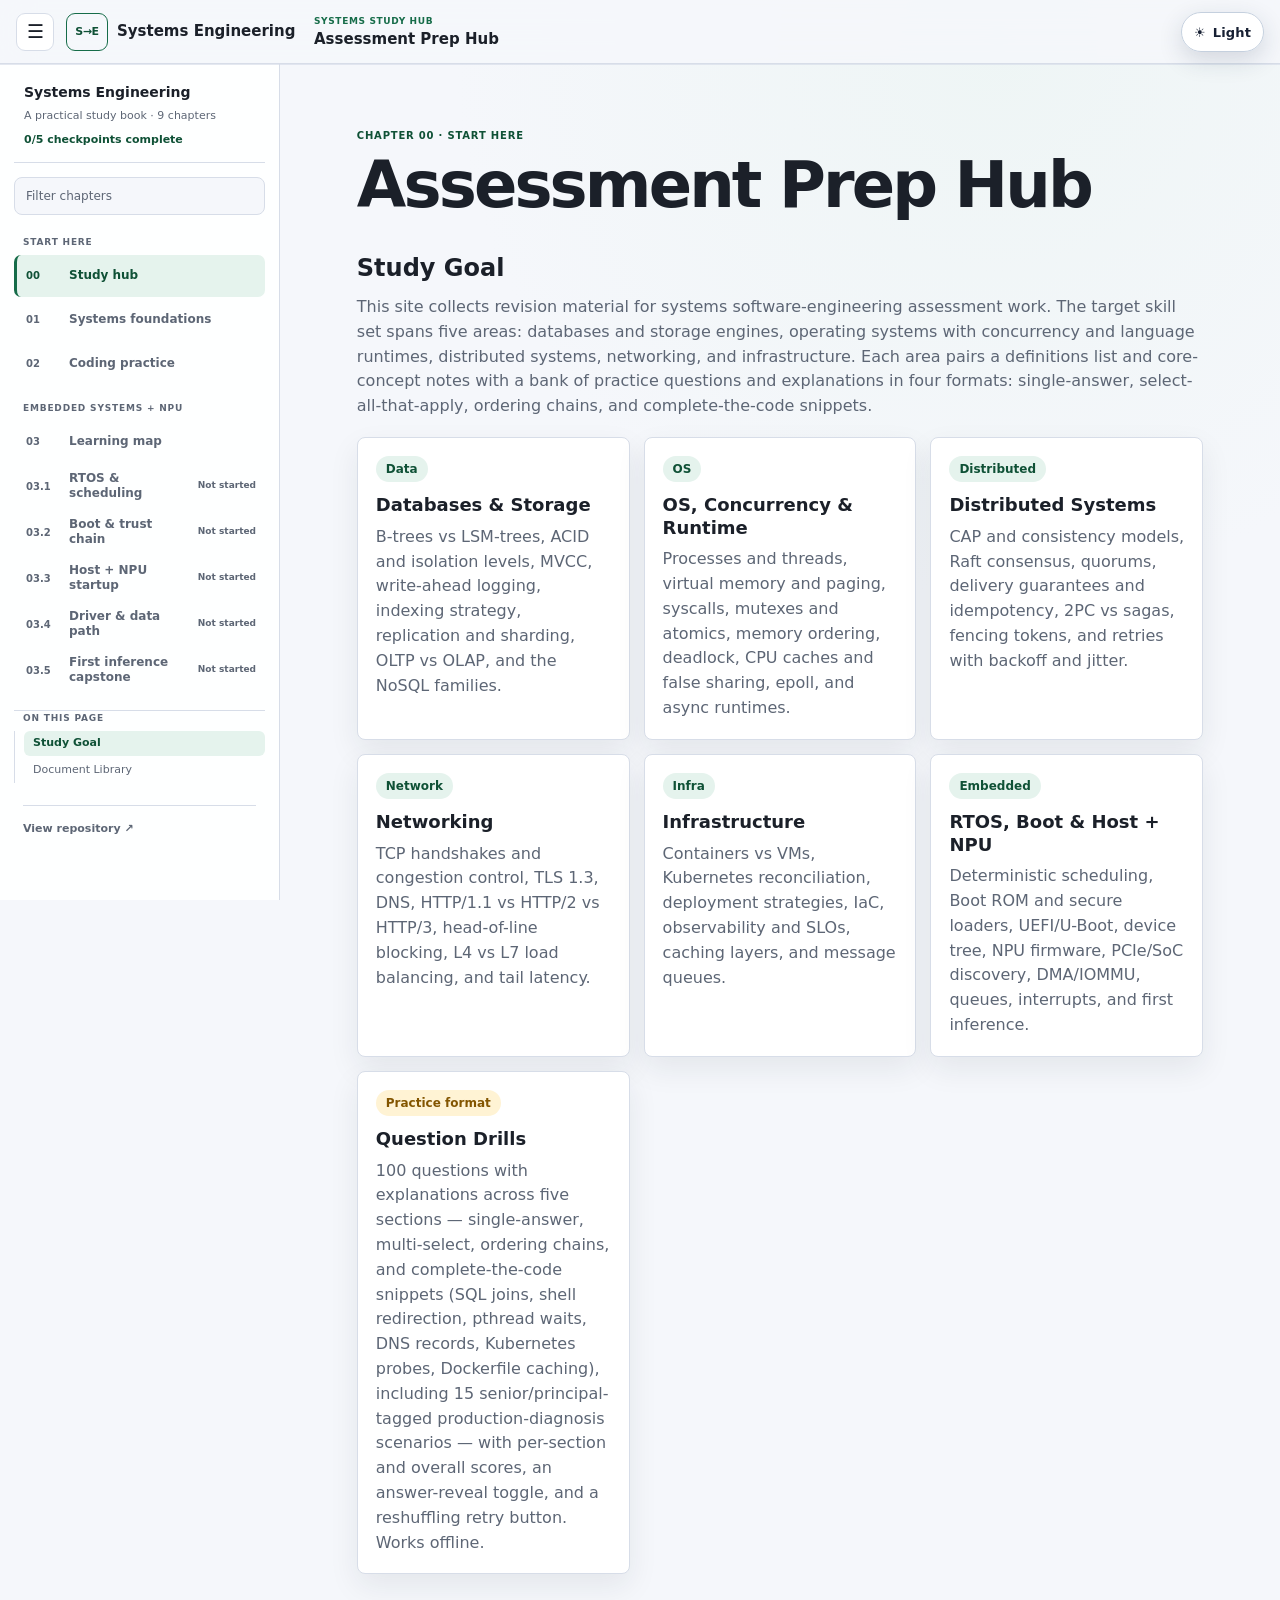
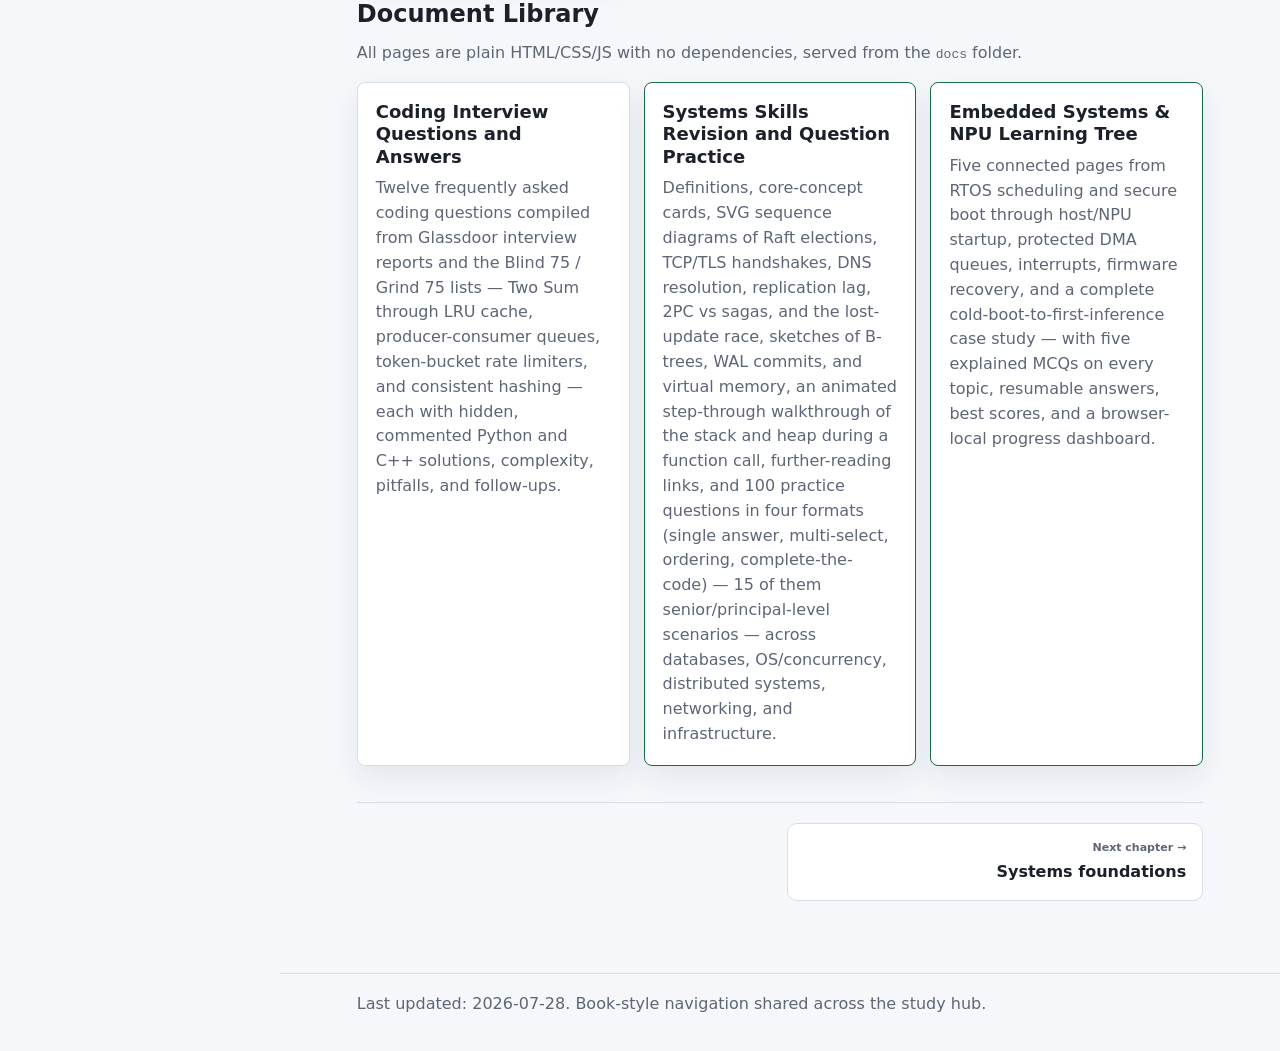
==== commit 1c09eae2: "Add commented C++ coding solutions" ====
--- a/docs/index.html
+++ b/docs/index.html
@@ -5,7 +5,7 @@
   <meta name="viewport" content="width=device-width, initial-scale=1">
   <meta name="description" content="Study hub for systems assessment preparation: databases, OS/concurrency, distributed systems, networking, infrastructure, RTOS, secure boot, and host + NPU systems.">
   <title>Systems Study Hub</title>
-  <link rel="stylesheet" href="styles.css">
+  <link rel="stylesheet" href="styles.css?v=book-2">
   <script src="theme-toggle.js"></script>
   <script src="embedded-systems/progress-state.js"></script>
   <script src="book-shell.js"></script>
@@ -87,7 +87,7 @@
       <div class="doc-grid">
         <a class="doc-link" href="coding-questions.html">
           <strong>Coding Interview Questions and Answers</strong>
-          <span>Twelve frequently asked coding questions compiled from Glassdoor interview reports and the Blind 75 / Grind 75 lists — Two Sum through LRU cache, producer-consumer queues, token-bucket rate limiters, and consistent hashing — each with hidden worked Python solutions, complexity, pitfalls, and follow-ups.</span>
+          <span>Twelve frequently asked coding questions compiled from Glassdoor interview reports and the Blind 75 / Grind 75 lists — Two Sum through LRU cache, producer-consumer queues, token-bucket rate limiters, and consistent hashing — each with hidden, commented Python and C++ solutions, complexity, pitfalls, and follow-ups.</span>
         </a>
         <a class="doc-link featured" href="systems-skills.html">
           <strong>Systems Skills Revision and Question Practice</strong>
--- a/docs/styles.css
+++ b/docs/styles.css
@@ -803,7 +803,19 @@
 }
 
 body.book-ready .breadcrumb {
+  align-items: center;
+  justify-content: flex-start;
+  gap: 6px;
   margin-bottom: 16px;
+  font-size: 12px;
+}
+
+body.book-ready .breadcrumb a {
+  min-height: 0;
+  padding: 0;
+  border: 0;
+  background: transparent;
+  font-weight: 700;
 }
 
 .book-page-heading {
